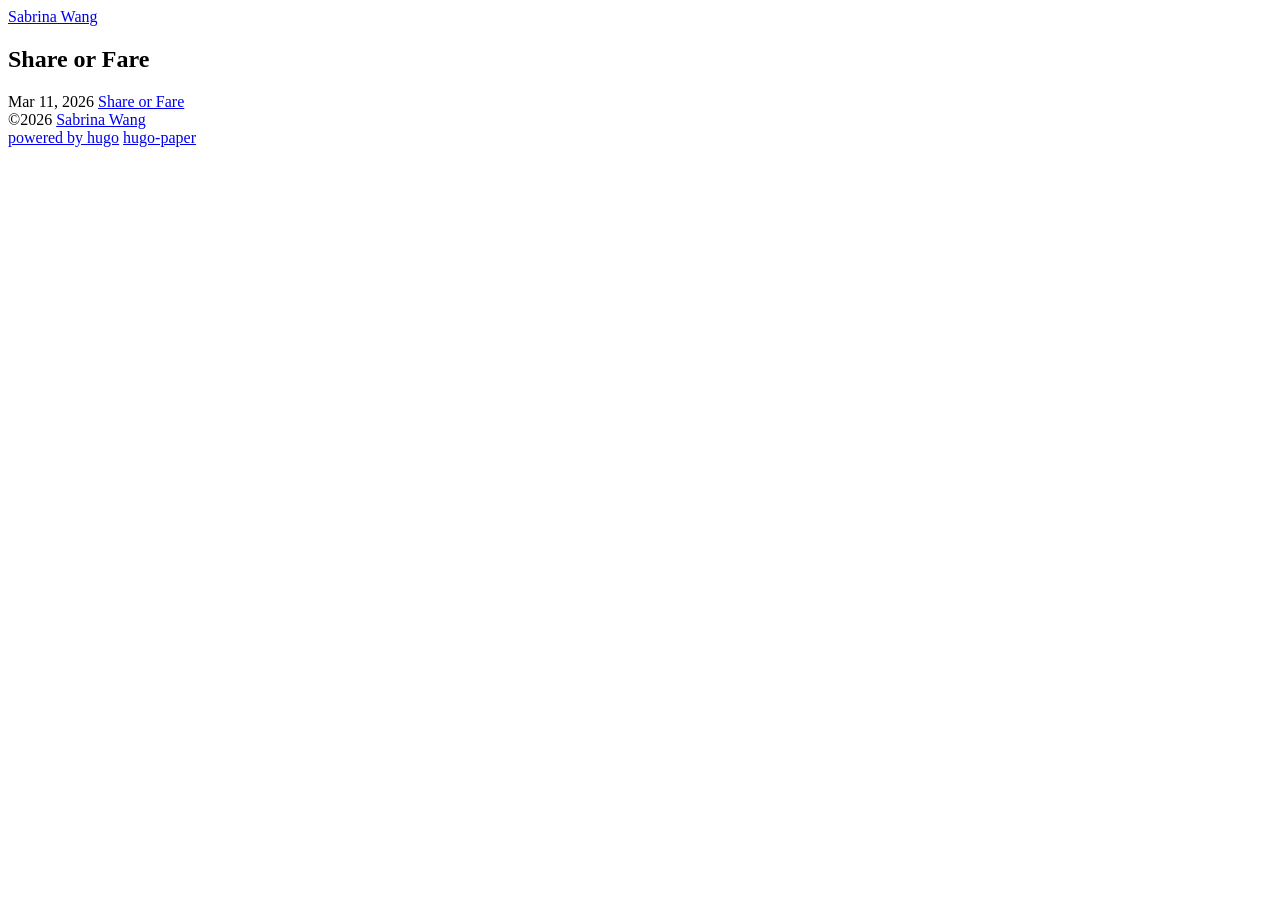
==== public/index.html @ f30570b7 "Initial commit" ====
<!doctype html>







<html
  class="not-ready lg:text-base"
  style="--bg:#faf8f1"
  lang="en-us"
  dir="ltr"
><head><script src="/livereload.js?mindelay=10&amp;v=2&amp;port=1313&amp;path=livereload" data-no-instant defer></script>
  <meta charset="utf-8" />
  <meta http-equiv="X-UA-Compatible" content="IE=edge" />
  <meta
    name="viewport"
    content="width=device-width, initial-scale=1, shrink-to-fit=no"
  />

  
  <title>Sabrina Wang</title>

  
  <meta name="theme-color" />

  
  <meta
    name="description"
    content="A personal blog"
  />
  <meta name="author" content="Sabrina Wang" /><link rel="preload stylesheet" as="style" href="http://localhost:1313/main.min.e86ae67e01e2d2055106abf72be7357c950191060e5f159f24e2790fd8237e8c.css" integrity="sha256-6GrmfgHi0gVRBqv3K&#43;c1fJUBkQYOXxWfJOJ5D9gjfow=" />

  
  <link rel="preload" as="image" href="http://localhost:1313/theme.png" />

  

  

  

  
  <link
    rel="icon"
    href="http://localhost:1313/favicon.ico"
  />
  <link
    rel="apple-touch-icon"
    href="http://localhost:1313/apple-touch-icon.png"
  />

  <meta name="generator" content="Hugo 0.157.0">
</head>
<body
    class="bg-(--bg) text-black antialiased duration-200 ease-out [-webkit-tap-highlight-color:transparent] dark:text-white"
  ><header
  class="mx-auto flex h-[4.5rem] max-w-(--w) px-8 whitespace-nowrap lg:justify-center"
>
  <div class="relative z-50 flex items-center ltr:mr-auto rtl:ml-auto">
    <a
      class="-translate-y-[1px] text-2xl font-medium"
      href="http://localhost:1313/"
      >Sabrina Wang</a
    >
    <div
      class="btn-dark text-[0px] ltr:ml-4 rtl:mr-4 h-6 w-6 shrink-0 cursor-pointer [background:url(./theme.png)_left_center/_auto_theme('spacing.6')_no-repeat] [transition:_background-position_0.4s_steps(5)] dark:[background-position:right]"
      role="button"
      aria-label="Dark"
    ></div>
  </div>

  <div
    class="btn-menu relative z-50 flex h-[4.5rem] w-[5rem] shrink-0 cursor-pointer flex-col items-center justify-center gap-2.5 lg:hidden ltr:-mr-8 rtl:-ml-8"
    role="button"
    aria-label="Menu"
  ></div>

  <script>
    
    const htmlClass = document.documentElement.classList;
    setTimeout(() => {
      htmlClass.remove('not-ready');
    }, 10);

    
    const btnMenu = document.querySelector('.btn-menu');
    btnMenu.addEventListener('click', () => {
      htmlClass.toggle('open');
    });

    
    const metaTheme = document.querySelector('meta[name="theme-color"]');
    const lightBg = '#faf8f1'.replace(/"/g, '');
    const setDark = (isDark) => {
      metaTheme.setAttribute('content', isDark ? "rgb(0 0 0 / 85%)" : lightBg);
      htmlClass[isDark ? 'add' : 'remove']('dark');
      localStorage.setItem('dark', isDark);
    };

    
    const darkScheme = window.matchMedia('(prefers-color-scheme: dark)');
    if (htmlClass.contains('dark')) {
      setDark(true);
    } else {
      const darkVal = localStorage.getItem('dark');
      setDark(darkVal ? darkVal === 'true' : darkScheme.matches);
    }

    
    darkScheme.addEventListener('change', (event) => {
      setDark(event.matches);
    });

    
    const btnDark = document.querySelector('.btn-dark');
    btnDark.addEventListener('click', () => {
      setDark(localStorage.getItem('dark') !== 'true');
    });
  </script>

  <div
    class="nav-wrapper fixed inset-x-0 top-full z-40 flex h-full flex-col justify-center bg-(--bg) pb-16 duration-200 select-none lg:static lg:h-auto lg:flex-row lg:bg-transparent! lg:pb-0 lg:transition-none"
  >
  </div>
</header>
<main
      class="prose prose-neutral dark:prose-invert relative mx-auto min-h-[calc(100vh-9rem)] max-w-(--w) px-8 pt-14 pb-16"
    >

<section class="relative my-10 first-of-type:mt-0 last-of-type:mb-0"><h2 class="my-0!">Share or Fare</h2>
  <time class="text-xs antialiased opacity-60"
    >Mar 11, 2026</time
  >
  <a class="absolute inset-0 text-[0px]" href="http://localhost:1313/posts/my-first-post/"
    >Share or Fare</a
  >
</section></main><footer
  class="mx-auto flex h-[4.5rem] max-w-(--w) items-center px-8 text-xs tracking-wider uppercase opacity-60"
>
  <div class="mr-auto">&copy;2026
    <a class="link" href="http://localhost:1313/">Sabrina Wang</a></div>
  <a class="link mx-6" href="https://gohugo.io/" rel="noopener" target="_blank"
    >powered by hugo️️</a
  >️
  <a
    class="link"
    href="https://github.com/nanxiaobei/hugo-paper"
    rel="noopener"
    target="_blank"
    >hugo-paper</a
  >
</footer>
</body>
</html>
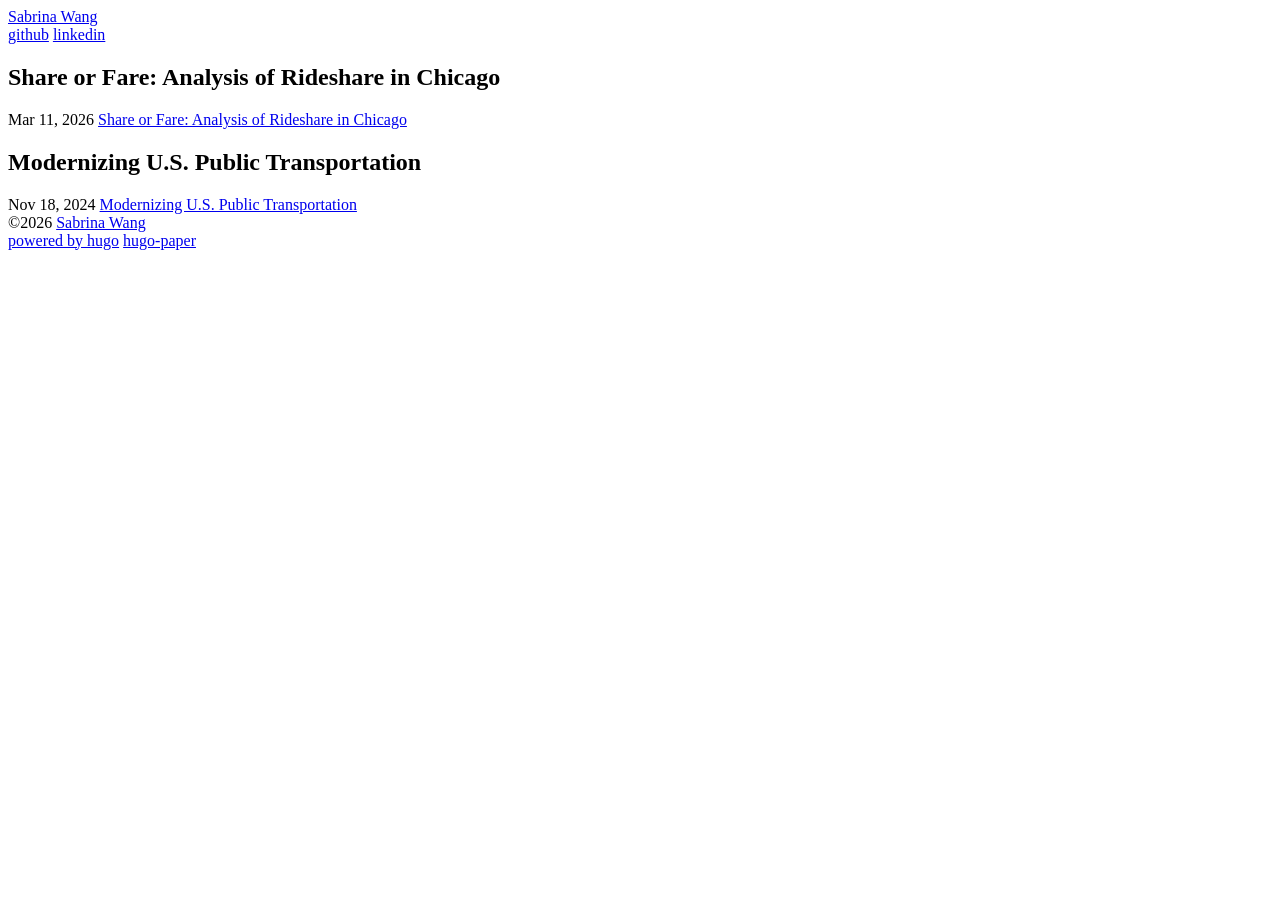
==== commit d574f5b4: "Added a project" ====
--- a/public/index.html
+++ b/public/index.html
@@ -12,6 +12,9 @@
   lang="en-us"
   dir="ltr"
 ><head><script src="/livereload.js?mindelay=10&amp;v=2&amp;port=1313&amp;path=livereload" data-no-instant defer></script>
+    <link rel="preconnect" href="https://fonts.googleapis.com">
+    <link rel="preconnect" href="https://fonts.gstatic.com" crossorigin>
+    <link href="https://fonts.googleapis.com/css2?family=Afacad:ital,wght@0,400..700;1,400..700&family=Cormorant+Garamond:ital,wght@0,300..700;1,300..700&family=DM+Serif+Display:ital@0;1&family=Lancelot&family=Plus+Jakarta+Sans:ital,wght@0,200..800;1,200..800&family=Quicksand:wght@300..700&family=Red+Hat+Text:ital,wght@0,300..700;1,300..700&family=Reddit+Mono:wght@200..900&family=Sono:wght,MONO@200..800,1&family=Sorts+Mill+Goudy:ital@0;1&display=swap" rel="stylesheet">
   <meta charset="utf-8" />
   <meta http-equiv="X-UA-Compatible" content="IE=edge" />
   <meta
@@ -30,25 +33,25 @@
     name="description"
     content="A personal blog"
   />
-  <meta name="author" content="Sabrina Wang" /><link rel="preload stylesheet" as="style" href="http://localhost:1313/main.min.e86ae67e01e2d2055106abf72be7357c950191060e5f159f24e2790fd8237e8c.css" integrity="sha256-6GrmfgHi0gVRBqv3K&#43;c1fJUBkQYOXxWfJOJ5D9gjfow=" />
+  <meta name="author" content="Sabrina Wang" /><link rel="preload stylesheet" as="style" href="http://localhost:1313/main.min.ac382c97cc89ad0aad990d488909dc8327840f8b4ef2570f33ba6f70ac0cad31.css" integrity="sha256-rDgsl8yJrQqtmQ1IiQncgyeED4tO8lcPM7pvcKwMrTE=" />
 
   
   <link rel="preload" as="image" href="http://localhost:1313/theme.png" />
 
   
 
-  
+  <link rel="preload" as="image" href="http://localhost:1313/github.svg" /><link rel="preload" as="image" href="http://localhost:1313/linkedin.svg" />
 
   
 
   
   <link
     rel="icon"
-    href="http://localhost:1313/favicon.ico"
+    href="http://localhost:1313/mono-transparent.png"
   />
   <link
     rel="apple-touch-icon"
-    href="http://localhost:1313/apple-touch-icon.png"
+    href="http://localhost:1313/mono-transparent.png"
   />
 
   <meta name="generator" content="Hugo 0.157.0">
@@ -122,19 +125,45 @@
 
   <div
     class="nav-wrapper fixed inset-x-0 top-full z-40 flex h-full flex-col justify-center bg-(--bg) pb-16 duration-200 select-none lg:static lg:h-auto lg:flex-row lg:bg-transparent! lg:pb-0 lg:transition-none"
-  >
+  ><nav
+      class="mt-12 flex justify-center space-x-10 lg:mt-0 lg:items-center ltr:lg:ml-14 rtl:space-x-reverse rtl:lg:mr-14 dark:invert"
+    >
+      <a
+        class="h-7 w-7 text-[0px] [background:var(--url)_center_center/cover_no-repeat] lg:h-6 lg:w-6"
+        style="--url: url(./github.svg)"
+        href="https://github.com/anirbas-gnaw"
+        target="_blank"
+        rel="me"
+      >github</a>
+      <a
+        class="h-7 w-7 text-[0px] [background:var(--url)_center_center/cover_no-repeat] lg:h-6 lg:w-6"
+        style="--url: url(./linkedin.svg)"
+        href="https://linkedin.com/in/sabrina-wang-192150150"
+        target="_blank"
+        rel="me"
+      >linkedin</a>
+    </nav>
   </div>
 </header>
 <main
       class="prose prose-neutral dark:prose-invert relative mx-auto min-h-[calc(100vh-9rem)] max-w-(--w) px-8 pt-14 pb-16"
     >
 
-<section class="relative my-10 first-of-type:mt-0 last-of-type:mb-0"><h2 class="my-0!">Share or Fare</h2>
+<section class="relative my-10 first-of-type:mt-0 last-of-type:mb-0"><h2 class="my-0!">Share or Fare: Analysis of Rideshare in Chicago</h2>
   <time class="text-xs antialiased opacity-60"
     >Mar 11, 2026</time
   >
-  <a class="absolute inset-0 text-[0px]" href="http://localhost:1313/posts/my-first-post/"
-    >Share or Fare</a
+  <a class="absolute inset-0 text-[0px]" href="http://localhost:1313/projects/share_or_fare/"
+    >Share or Fare: Analysis of Rideshare in Chicago</a
+  >
+</section>
+
+<section class="relative my-10 first-of-type:mt-0 last-of-type:mb-0"><h2 class="my-0!">Modernizing U.S. Public Transportation</h2>
+  <time class="text-xs antialiased opacity-60"
+    >Nov 18, 2024</time
+  >
+  <a class="absolute inset-0 text-[0px]" href="http://localhost:1313/projects/mondernize_transit/"
+    >Modernizing U.S. Public Transportation</a
   >
 </section></main><footer
   class="mx-auto flex h-[4.5rem] max-w-(--w) items-center px-8 text-xs tracking-wider uppercase opacity-60"
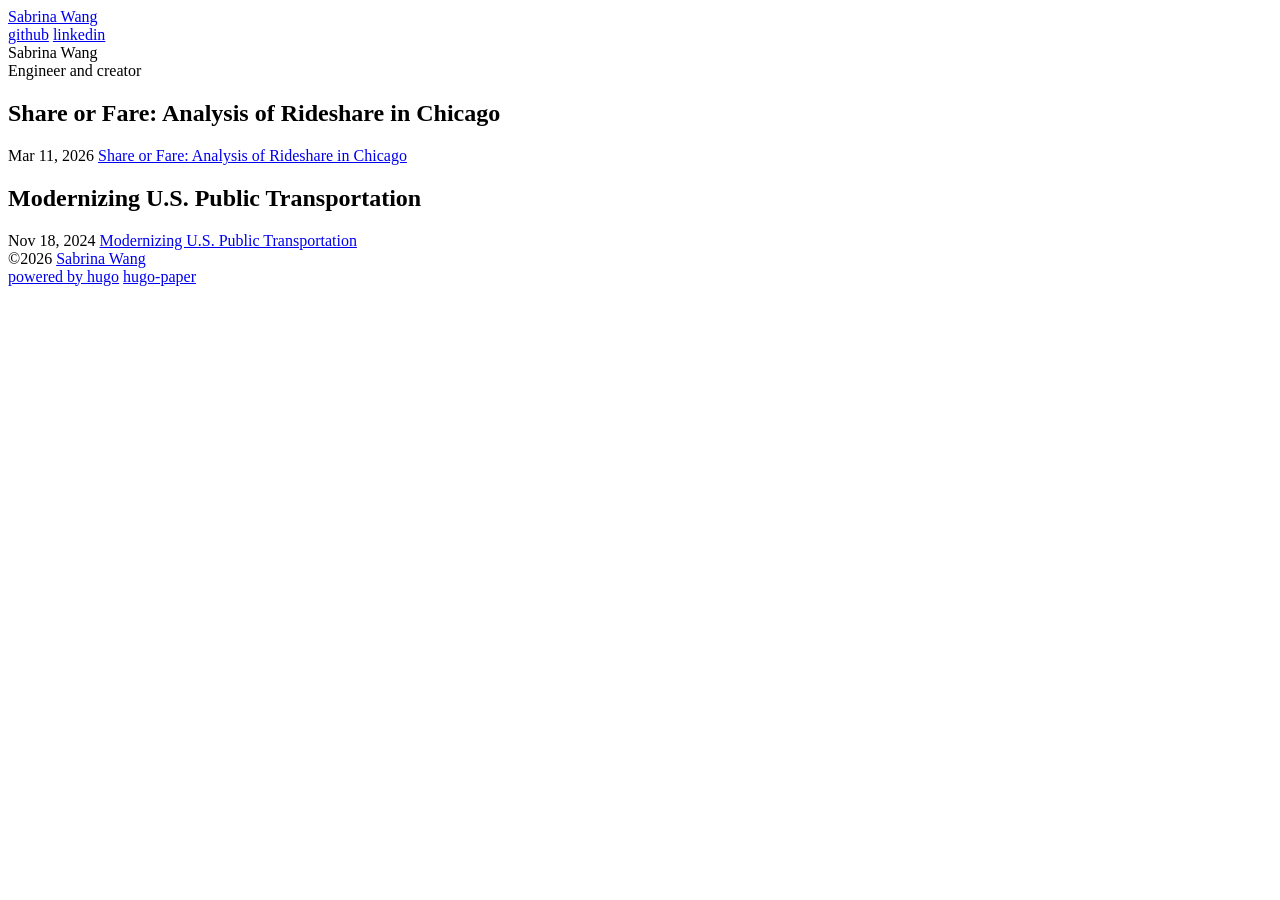
==== commit 4e4271fe: "build" ====
--- a/public/index.html
+++ b/public/index.html
@@ -11,7 +11,7 @@
   style="--bg:#faf8f1"
   lang="en-us"
   dir="ltr"
-><head><script src="/livereload.js?mindelay=10&amp;v=2&amp;port=1313&amp;path=livereload" data-no-instant defer></script>
+><head>
     <link rel="preconnect" href="https://fonts.googleapis.com">
     <link rel="preconnect" href="https://fonts.gstatic.com" crossorigin>
     <link href="https://fonts.googleapis.com/css2?family=Afacad:ital,wght@0,400..700;1,400..700&family=Cormorant+Garamond:ital,wght@0,300..700;1,300..700&family=DM+Serif+Display:ital@0;1&family=Lancelot&family=Plus+Jakarta+Sans:ital,wght@0,200..800;1,200..800&family=Quicksand:wght@300..700&family=Red+Hat+Text:ital,wght@0,300..700;1,300..700&family=Reddit+Mono:wght@200..900&family=Sono:wght,MONO@200..800,1&family=Sorts+Mill+Goudy:ital@0;1&display=swap" rel="stylesheet">
@@ -33,28 +33,45 @@
     name="description"
     content="A personal blog"
   />
-  <meta name="author" content="Sabrina Wang" /><link rel="preload stylesheet" as="style" href="http://localhost:1313/main.min.ac382c97cc89ad0aad990d488909dc8327840f8b4ef2570f33ba6f70ac0cad31.css" integrity="sha256-rDgsl8yJrQqtmQ1IiQncgyeED4tO8lcPM7pvcKwMrTE=" />
-
-  
-  <link rel="preload" as="image" href="http://localhost:1313/theme.png" />
-
-  
-
-  <link rel="preload" as="image" href="http://localhost:1313/github.svg" /><link rel="preload" as="image" href="http://localhost:1313/linkedin.svg" />
+  <meta name="author" content="Sabrina Wang" /><link rel="preload stylesheet" as="style" href="https://sabrina-wang.org/main.min.41c19ada165a0c9aca3f34c689f24e24277cf8040bb25a6ce4fd634222d91717.css" integrity="sha256-QcGa2hZaDJrKPzTGifJOJCd8&#43;AQLslps5P1jQiLZFxc=" />
+
+  
+  <link rel="preload" as="image" href="https://sabrina-wang.org/theme.png" />
+
+  
+
+  <link rel="preload" as="image" href="https://sabrina-wang.org/github.svg" /><link rel="preload" as="image" href="https://sabrina-wang.org/linkedin.svg" />
 
   
 
   
   <link
     rel="icon"
-    href="http://localhost:1313/mono-transparent.png"
+    href="https://sabrina-wang.org/mono-transparent.png"
   />
   <link
     rel="apple-touch-icon"
-    href="http://localhost:1313/mono-transparent.png"
+    href="https://sabrina-wang.org/mono-transparent.png"
   />
 
   <meta name="generator" content="Hugo 0.157.0">
+  <meta itemprop="name" content="Sabrina Wang">
+  <meta itemprop="datePublished" content="2026-03-11T23:23:28-05:00">
+  <meta itemprop="dateModified" content="2026-03-11T23:23:28-05:00"><meta property="og:url" content="https://sabrina-wang.org/">
+  <meta property="og:site_name" content="Sabrina Wang">
+  <meta property="og:title" content="Sabrina Wang">
+  <meta property="og:locale" content="en_us">
+  <meta property="og:type" content="website">
+
+  <meta name="twitter:card" content="summary">
+  <meta name="twitter:title" content="Sabrina Wang">
+<link
+    rel="alternate"
+    type="application/rss&#43;xml"
+    href="https://sabrina-wang.org/index.xml"
+    title="Sabrina Wang"
+  />
+  <link rel="canonical" href="https://sabrina-wang.org/" />
 </head>
 <body
     class="bg-(--bg) text-black antialiased duration-200 ease-out [-webkit-tap-highlight-color:transparent] dark:text-white"
@@ -64,7 +81,7 @@
   <div class="relative z-50 flex items-center ltr:mr-auto rtl:ml-auto">
     <a
       class="-translate-y-[1px] text-2xl font-medium"
-      href="http://localhost:1313/"
+      href="https://sabrina-wang.org/"
       >Sabrina Wang</a
     >
     <div
@@ -149,11 +166,14 @@
       class="prose prose-neutral dark:prose-invert relative mx-auto min-h-[calc(100vh-9rem)] max-w-(--w) px-8 pt-14 pb-16"
     >
 
-<section class="relative my-10 first-of-type:mt-0 last-of-type:mb-0"><h2 class="my-0!">Share or Fare: Analysis of Rideshare in Chicago</h2>
+<div class="-mt-2 mb-12 flex items-center"><div>
+    <div class="mt-3 mb-1 text-2xl font-medium text-black dark:text-white">Sabrina Wang</div>
+    <div class="break-words">Engineer and creator</div>
+  </div></div><section class="relative my-10 first-of-type:mt-0 last-of-type:mb-0"><h2 class="my-0!">Share or Fare: Analysis of Rideshare in Chicago</h2>
   <time class="text-xs antialiased opacity-60"
     >Mar 11, 2026</time
   >
-  <a class="absolute inset-0 text-[0px]" href="http://localhost:1313/projects/share_or_fare/"
+  <a class="absolute inset-0 text-[0px]" href="https://sabrina-wang.org/projects/share_or_fare/"
     >Share or Fare: Analysis of Rideshare in Chicago</a
   >
 </section>
@@ -162,14 +182,14 @@
   <time class="text-xs antialiased opacity-60"
     >Nov 18, 2024</time
   >
-  <a class="absolute inset-0 text-[0px]" href="http://localhost:1313/projects/mondernize_transit/"
+  <a class="absolute inset-0 text-[0px]" href="https://sabrina-wang.org/projects/mondernize_transit/"
     >Modernizing U.S. Public Transportation</a
   >
 </section></main><footer
   class="mx-auto flex h-[4.5rem] max-w-(--w) items-center px-8 text-xs tracking-wider uppercase opacity-60"
 >
   <div class="mr-auto">&copy;2026
-    <a class="link" href="http://localhost:1313/">Sabrina Wang</a></div>
+    <a class="link" href="https://sabrina-wang.org/">Sabrina Wang</a></div>
   <a class="link mx-6" href="https://gohugo.io/" rel="noopener" target="_blank"
     >powered by hugo️️</a
   >️
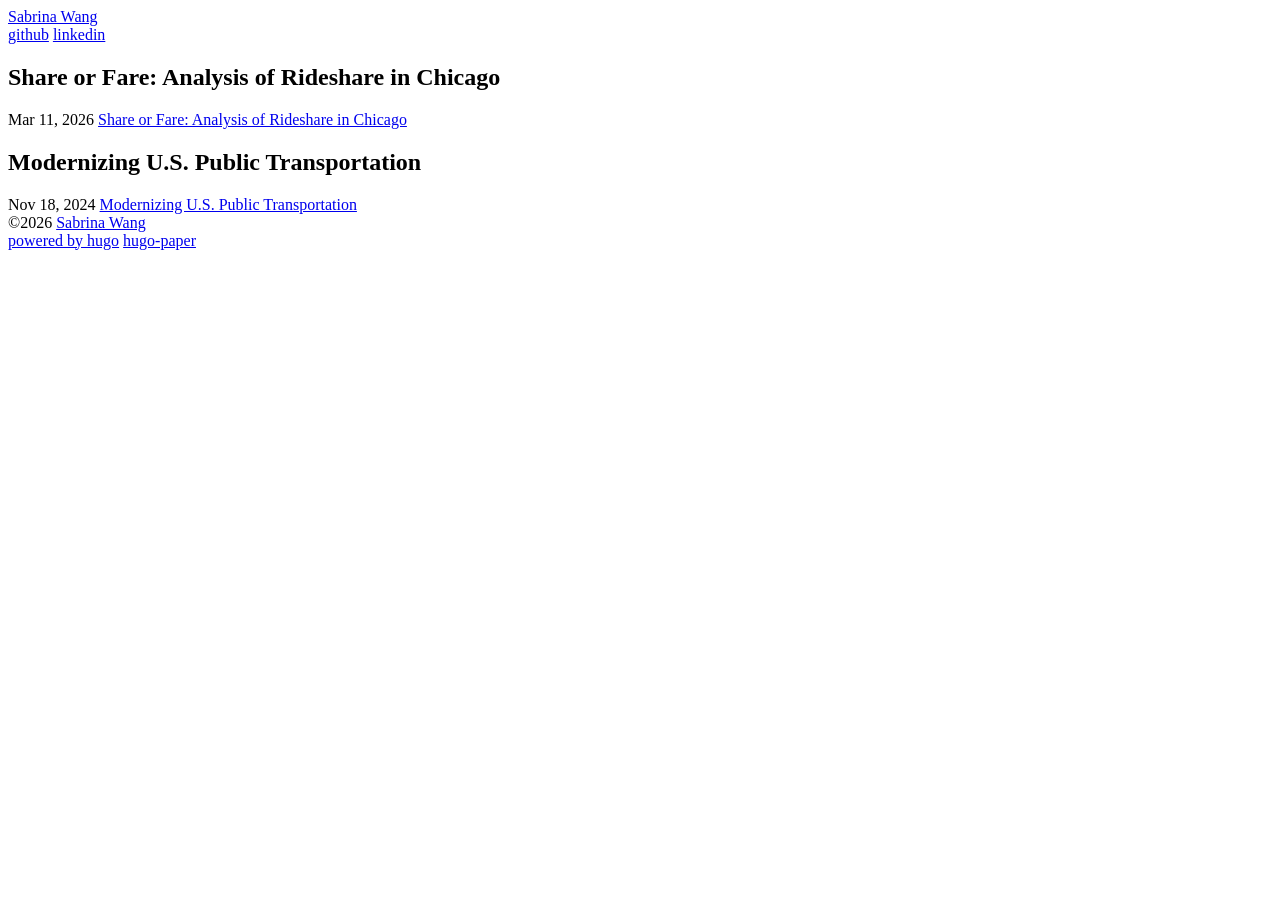
==== commit eb6fefdb: "Fix" ====
--- a/public/index.html
+++ b/public/index.html
@@ -11,7 +11,7 @@
   style="--bg:#faf8f1"
   lang="en-us"
   dir="ltr"
-><head>
+><head><script src="/livereload.js?mindelay=10&amp;v=2&amp;port=1313&amp;path=livereload" data-no-instant defer></script>
     <link rel="preconnect" href="https://fonts.googleapis.com">
     <link rel="preconnect" href="https://fonts.gstatic.com" crossorigin>
     <link href="https://fonts.googleapis.com/css2?family=Afacad:ital,wght@0,400..700;1,400..700&family=Cormorant+Garamond:ital,wght@0,300..700;1,300..700&family=DM+Serif+Display:ital@0;1&family=Lancelot&family=Plus+Jakarta+Sans:ital,wght@0,200..800;1,200..800&family=Quicksand:wght@300..700&family=Red+Hat+Text:ital,wght@0,300..700;1,300..700&family=Reddit+Mono:wght@200..900&family=Sono:wght,MONO@200..800,1&family=Sorts+Mill+Goudy:ital@0;1&display=swap" rel="stylesheet">
@@ -33,45 +33,28 @@
     name="description"
     content="A personal blog"
   />
-  <meta name="author" content="Sabrina Wang" /><link rel="preload stylesheet" as="style" href="https://sabrina-wang.org/main.min.41c19ada165a0c9aca3f34c689f24e24277cf8040bb25a6ce4fd634222d91717.css" integrity="sha256-QcGa2hZaDJrKPzTGifJOJCd8&#43;AQLslps5P1jQiLZFxc=" />
+  <meta name="author" content="Sabrina Wang" /><link rel="preload stylesheet" as="style" href="http://localhost:1313/main.min.41c19ada165a0c9aca3f34c689f24e24277cf8040bb25a6ce4fd634222d91717.css" integrity="sha256-QcGa2hZaDJrKPzTGifJOJCd8&#43;AQLslps5P1jQiLZFxc=" />
 
   
-  <link rel="preload" as="image" href="https://sabrina-wang.org/theme.png" />
+  <link rel="preload" as="image" href="http://localhost:1313/theme.png" />
 
   
 
-  <link rel="preload" as="image" href="https://sabrina-wang.org/github.svg" /><link rel="preload" as="image" href="https://sabrina-wang.org/linkedin.svg" />
+  <link rel="preload" as="image" href="http://localhost:1313/github.svg" /><link rel="preload" as="image" href="http://localhost:1313/linkedin.svg" />
 
   
 
   
   <link
     rel="icon"
-    href="https://sabrina-wang.org/mono-transparent.png"
+    href="http://localhost:1313/mono-transparent.png"
   />
   <link
     rel="apple-touch-icon"
-    href="https://sabrina-wang.org/mono-transparent.png"
+    href="http://localhost:1313/mono-transparent.png"
   />
 
   <meta name="generator" content="Hugo 0.157.0">
-  <meta itemprop="name" content="Sabrina Wang">
-  <meta itemprop="datePublished" content="2026-03-11T23:23:28-05:00">
-  <meta itemprop="dateModified" content="2026-03-11T23:23:28-05:00"><meta property="og:url" content="https://sabrina-wang.org/">
-  <meta property="og:site_name" content="Sabrina Wang">
-  <meta property="og:title" content="Sabrina Wang">
-  <meta property="og:locale" content="en_us">
-  <meta property="og:type" content="website">
-
-  <meta name="twitter:card" content="summary">
-  <meta name="twitter:title" content="Sabrina Wang">
-<link
-    rel="alternate"
-    type="application/rss&#43;xml"
-    href="https://sabrina-wang.org/index.xml"
-    title="Sabrina Wang"
-  />
-  <link rel="canonical" href="https://sabrina-wang.org/" />
 </head>
 <body
     class="bg-(--bg) text-black antialiased duration-200 ease-out [-webkit-tap-highlight-color:transparent] dark:text-white"
@@ -81,7 +64,7 @@
   <div class="relative z-50 flex items-center ltr:mr-auto rtl:ml-auto">
     <a
       class="-translate-y-[1px] text-2xl font-medium"
-      href="https://sabrina-wang.org/"
+      href="http://localhost:1313/"
       >Sabrina Wang</a
     >
     <div
@@ -166,14 +149,11 @@
       class="prose prose-neutral dark:prose-invert relative mx-auto min-h-[calc(100vh-9rem)] max-w-(--w) px-8 pt-14 pb-16"
     >
 
-<div class="-mt-2 mb-12 flex items-center"><div>
-    <div class="mt-3 mb-1 text-2xl font-medium text-black dark:text-white">Sabrina Wang</div>
-    <div class="break-words">Engineer and creator</div>
-  </div></div><section class="relative my-10 first-of-type:mt-0 last-of-type:mb-0"><h2 class="my-0!">Share or Fare: Analysis of Rideshare in Chicago</h2>
+<section class="relative my-10 first-of-type:mt-0 last-of-type:mb-0"><h2 class="my-0!">Share or Fare: Analysis of Rideshare in Chicago</h2>
   <time class="text-xs antialiased opacity-60"
     >Mar 11, 2026</time
   >
-  <a class="absolute inset-0 text-[0px]" href="https://sabrina-wang.org/projects/share_or_fare/"
+  <a class="absolute inset-0 text-[0px]" href="http://localhost:1313/projects/share_or_fare/"
     >Share or Fare: Analysis of Rideshare in Chicago</a
   >
 </section>
@@ -182,14 +162,14 @@
   <time class="text-xs antialiased opacity-60"
     >Nov 18, 2024</time
   >
-  <a class="absolute inset-0 text-[0px]" href="https://sabrina-wang.org/projects/mondernize_transit/"
+  <a class="absolute inset-0 text-[0px]" href="http://localhost:1313/projects/mondernize_transit/"
     >Modernizing U.S. Public Transportation</a
   >
 </section></main><footer
   class="mx-auto flex h-[4.5rem] max-w-(--w) items-center px-8 text-xs tracking-wider uppercase opacity-60"
 >
   <div class="mr-auto">&copy;2026
-    <a class="link" href="https://sabrina-wang.org/">Sabrina Wang</a></div>
+    <a class="link" href="http://localhost:1313/">Sabrina Wang</a></div>
   <a class="link mx-6" href="https://gohugo.io/" rel="noopener" target="_blank"
     >powered by hugo️️</a
   >️
